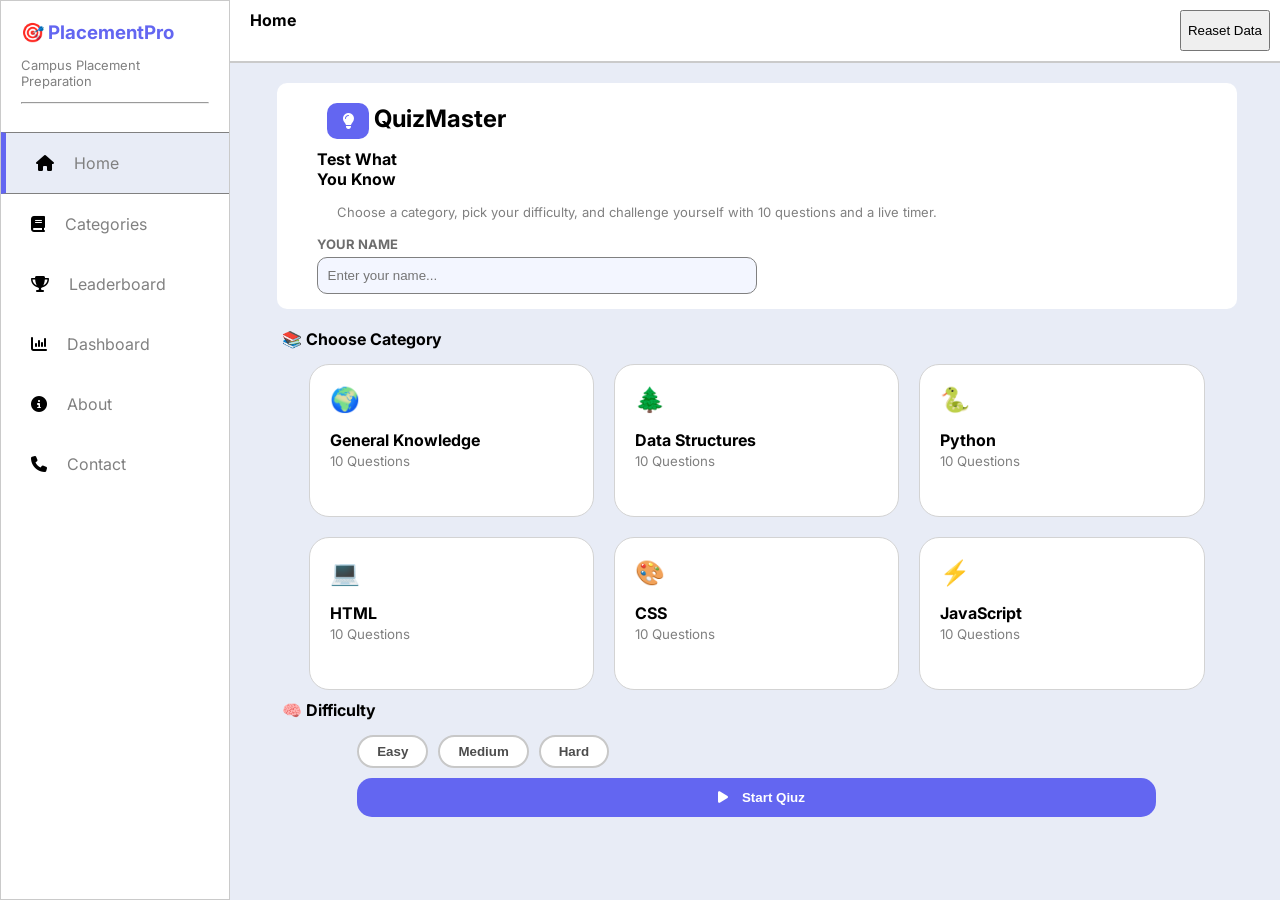
==== index.html @ ffde77b3 "update the Home page(HTML & CSS)" ====
<!DOCTYPE html>
<html lang="en">
<head>
    <meta charset="UTF-8">
    <meta name="viewport" content="width=device-width, initial-scale=1.0">
    <title>Quiz Application</title>
    <link rel="stylesheet" href="CSS/style.css">
    <link rel="stylesheet" href="https://cdnjs.cloudflare.com/ajax/libs/font-awesome/6.7.2/css/all.min.css">

    <!-- font style link -->
    <link rel="preconnect" href="https://fonts.googleapis.com">
    <link rel="preconnect" href="https://fonts.gstatic.com" crossorigin>
    <link href="https://fonts.googleapis.com/css2?family=Inter:wght@100..900&display=swap" rel="stylesheet">
</head>
<body>
    <nav>
        <header>
            <h3>🎯 PlacementPro</h3>
            <p>Campus Placement Preparation</p>
            <hr>
        </header>

        <div class="section">
            <div class="section-box active" >
                <div class="icon">
                    <i class="fa-solid fa-house"></i>
                </div>
                <a href="index.html">Home</a>
            </div>

            <div class="section-box">
                <div class="icon">
                    <i class="fa-solid fa-book"></i>
                </div>
                <a href="">Categories</a>
            </div>

            <div class="section-box">
                <div class="icon">
                    <i class="fa-solid fa-trophy"></i>
                </div>
                <a href="">Leaderboard</a>
            </div>

            <div class="section-box">
                <div class="icon">
                    <i class="fa-solid fa-chart-column"></i>
                </div>
                <a href="">Dashboard</a>
            </div>

            <div class="section-box">
                <div class="icon">
                    <i class="fa-solid fa-circle-info"></i>
                </div>
                <a href="">About</a>
            </div>

            <div class="section-box">
                <div class="icon">
                    <i class="fa-solid fa-phone"></i>
                </div>
                <a href="">Contact</a>
            </div>     
        </div>
    </nav>
    <section class="Home">
        <nav>
            <h4>Home</h4>
            <button>Reaset Data</button>
        </nav>
        <div class="body">
            <div class="body-head">
                <h2>
                    <i class="fa-solid fa-lightbulb"></i>
                    QuizMaster
                </h2>
                <h3>Test What <br>You Know</h3>
                <p>Choose a category, pick your difficulty, and challenge yourself with 10 questions and a live timer.</p>
                
                <label for="">YOUR NAME</label> <br>
                <input type="text" placeholder="Enter your name...">
            </div>

            <h3>📚 Choose Category</h3>
            <div class="container">
                <div class="box">
                    <p class="emoje">🌍</p>
                    <p>General Knowledge</p>
                    <small>10 Questions</small>
                </div>
                <div class="box">
                    <p class="emoje">🌲</p>
                    <p>Data Structures</p>
                    <small>10 Questions</small>
                </div>
                <div class="box">
                    <p class="emoje">🐍</p>
                    <p>Python</p>
                    <small>10 Questions</small>
                </div>
                <div class="box">
                    <p class="emoje">💻</p>
                    <p>HTML</p>
                    <small>10 Questions</small>
                </div>
                <div class="box">
                    <p class="emoje">🎨</p>
                    <p>CSS</p>
                    <small>10 Questions</small>
                </div>
                <div class="box">
                    <p class="emoje">⚡</p>
                    <p>JavaScript</p>
                    <small>10 Questions</small>
                </div>
            </div>

            <h3 id="h3">🧠 Difficulty</h3>
            <div id="difBtn">
                <button id="easyBtn">Easy</button>
                <button id="medBtn">Medium</button>
                <button id="hardBtn">Hard</button>
            </div>

            <button id="stBtn">
                <i class="fa-solid fa-play"></i> Start Qiuz
            </button>
        </div>
    </section>
</body>
</html>
---- CSS/style.css ----
*{
    box-sizing: border-box;
}
body{
    margin: 0;
    padding: 0;
    font-family: 'Inter', sans-serif;
    height: 100vh;
    background-color: rgb(232, 236, 246);
    display: flex;
}
body > nav{
    height: 100vh;
    width: 18vw;
    border: 1px solid rgb(202, 202, 202);
    background-color: white;

    position: fixed;
    top: 0;
    left: 0;
}
header{
    padding: 20px;
}
header h3{
    margin: 0;
    color: rgb(99, 102, 241);
}
header p{
    font-size: small;
    color: gray;
}
.section-box a {
    margin: 0;
    padding-left: 20px;
    color: gray;
    text-decoration: none;
}
.active{
    background-color: rgb(232, 236, 246);
    border-top: 1px solid gray;
    border-bottom: 1px solid gray;
    border-left: 5px solid rgb(99, 102, 241);
}
.section-box{
    display: flex;
    padding: 20px 20px 20px 30px;
    transition: 0.3s;
}
.section-box:hover{
    cursor: pointer;
    background-color: rgb(232, 236, 246);
    color: black;
}
.section-box:hover a,.icon{
    color: black;
}
/* =======================================
            section : Home 
======================================= */
.Home{
    margin-left: 18vw;
    background-color: rgb(232, 236, 246);
    width: 82vw;
    height: 100vh;
}
.Home nav{
    position: sticky;
    top: 0;
    z-index: 100;
    background-color: white;
    height: 7vh;
    display: flex;
    border-bottom: 2px solid rgb(202, 202, 202);
    justify-content: space-between;
    padding: 10px;
    width: 100%;
}
.Home nav h4{
    margin: 0;
    padding-left: 10px;
}

/* =======================================
            section : Home => Body(div)
======================================= */
.body{
    width: 78vw;
    margin-left: 3vh;
    display: flex;
    flex-direction: column;
    align-items: center;
}
.body-head{
    background-color: white;
    padding: 5px 40px 5px 40px;
    border-radius: 10px;
    margin: 20px 0px 20px 0px;
    width: 75vw;
}
.body-head h2{
    margin: 0px 0px 10px 0px;
}
.body-head h2 i{
    background-color: rgb(99, 102, 241);
    padding: 10px 15px 10px 15px;
    color: white;
    border-radius: 10px;
    margin-top: 15px;
    font-size: medium;
}
.body-head h2{
    padding-left: 10px;
}
.body-head p{
    color: gray;
    padding-left: 20px;
    font-size: small;
}

.body-head label{
    color: rgb(109, 109, 109);
    font-weight: bold;
    font-size: small;
}
.body-head input{
    width: 50%;
    border-radius: 10px;
    padding: 10px;
    border: 1px solid gray;
    margin: 4px 0px 10px 0px;
    background-color: rgb(243, 246, 255);
}
.body-head input:focus{
    outline: none;
    background-color: white;
}

/* =======================================
            section : Home => Body(Choose category)
======================================= */
.body h3{
    font-size: medium;
    width: 95%;
    margin-top: 0;
    margin-bottom: 15px;
}
.container{
    width: 70vw;
    display: grid;
    grid-template-columns: repeat(3, 2fr);
    justify-content: center;
    gap: 20px;
}
.box{
    height: 17vh;
    background-color: white;
    border-radius: 20px;
    padding: 20px;
    transition: transform 0.3s ease;
    border: 1px solid lightgray;
}

.box .emoje{
    font-size: x-large;
    margin: 0;
}
.box p{
    margin-bottom: 0;
    font-weight: bold;
}
.box small{
    color: gray;
}
.box:hover{
    transform: translateY(-5px);
    cursor: pointer;
    box-shadow: 0px 0px 15px rgb(0,0,0,0.3);
}

/* =======================================
            section : Home => Body(Difficulty buttons)
======================================= */
#h3{
    margin-top: 10px;
}
#difBtn{
    width: 80%;
    margin-bottom: 5px;
    display: flex;
    gap: 10px;
}
#easyBtn,#medBtn,#hardBtn{
    padding: 7px 18px 7px 18px;
    color: rgb(77, 77, 77);
    border-radius: 20px;
    border: 2px solid rgb(200, 200, 200);
    font-weight: 700;
    background-color: white;
}
#easyBtn:hover,
#medBtn:hover,
#hardBtn:hover{
    cursor: pointer;
    border: 2px solid rgb(111, 113, 249);
    color: rgb(99, 102, 241);
    transition: all 0.3s ease;
}
#stBtn{
    width: 80%;
    padding: 12px 18px 12px 18px;
    margin: 5px 0px 40px 0px;
    font-weight: bold;
    border-radius: 15px;
    background-color: rgb(99, 102, 241);
    color: white;
    transition: all 0.3s ease;
    border: none;
}
#stBtn i{
    padding: 0px 10px 0px 10px;

}
#stBtn:hover{
    background-color: rgb(78, 80, 190);
    cursor: pointer;
    transform: translateY(-2px);
}
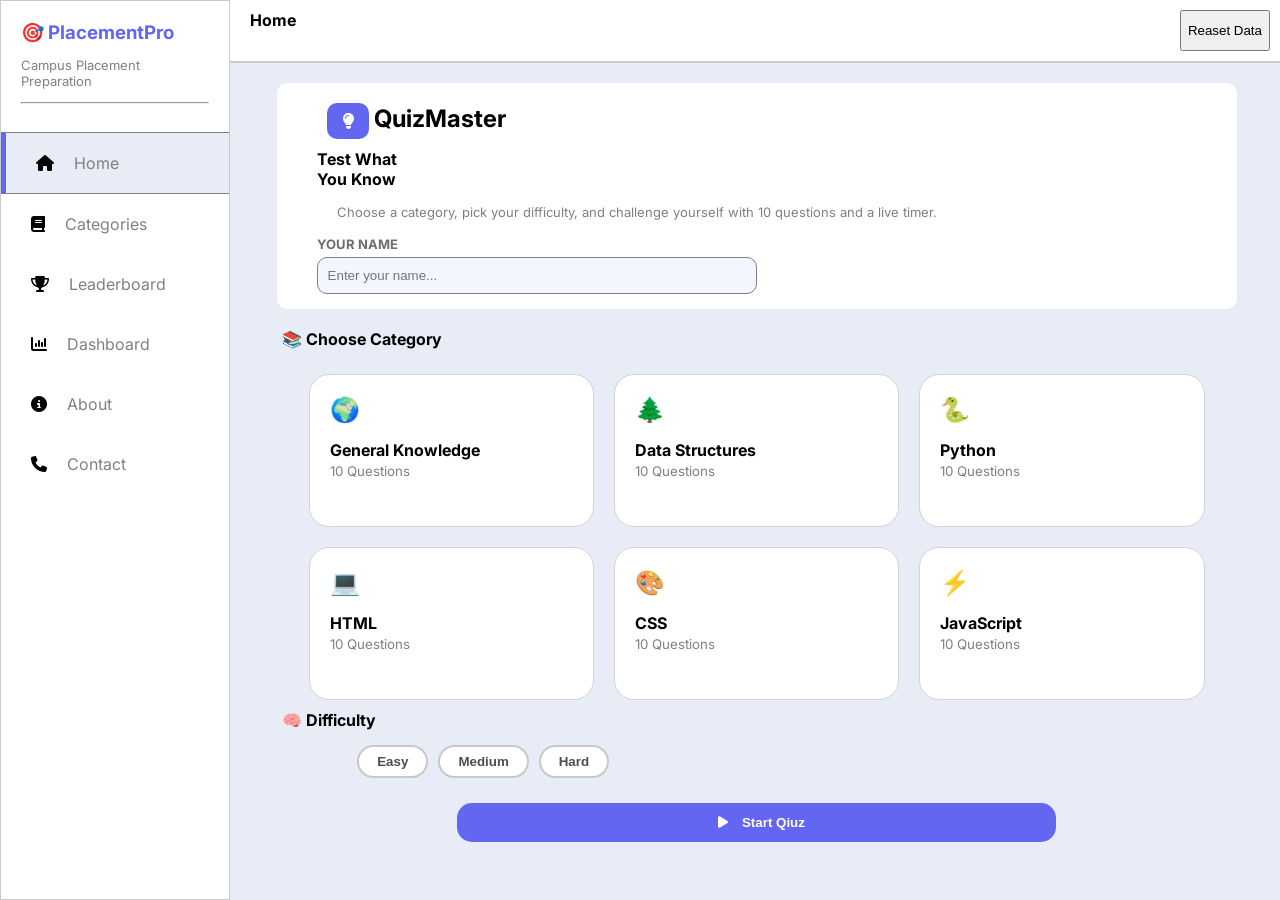
==== commit 3d17b4a5: "update quiz.HTML & index.HTML( fix the bug_)" ====
--- a/index.html
+++ b/index.html
@@ -79,37 +79,37 @@
                 <p>Choose a category, pick your difficulty, and challenge yourself with 10 questions and a live timer.</p>
                 
                 <label for="">YOUR NAME</label> <br>
-                <input type="text" placeholder="Enter your name...">
+                <input type="text" id="userName" placeholder="Enter your name...">
             </div>
 
             <h3>📚 Choose Category</h3>
             <div class="container">
-                <div class="box">
+                <div class="box" data-category="General Knowledge">
                     <p class="emoje">🌍</p>
                     <p>General Knowledge</p>
                     <small>10 Questions</small>
                 </div>
-                <div class="box">
+                <div class="box" data-category="Data Structures">
                     <p class="emoje">🌲</p>
                     <p>Data Structures</p>
                     <small>10 Questions</small>
                 </div>
-                <div class="box">
+                <div class="box" data-category="Python">
                     <p class="emoje">🐍</p>
                     <p>Python</p>
                     <small>10 Questions</small>
                 </div>
-                <div class="box">
+                <div class="box" data-category="HTML">
                     <p class="emoje">💻</p>
                     <p>HTML</p>
                     <small>10 Questions</small>
                 </div>
-                <div class="box">
+                <div class="box" data-category="CSS">
                     <p class="emoje">🎨</p>
                     <p>CSS</p>
                     <small>10 Questions</small>
                 </div>
-                <div class="box">
+                <div class="box" data-category="JavaScript">
                     <p class="emoje">⚡</p>
                     <p>JavaScript</p>
                     <small>10 Questions</small>
@@ -118,9 +118,9 @@
 
             <h3 id="h3">🧠 Difficulty</h3>
             <div id="difBtn">
-                <button id="easyBtn">Easy</button>
-                <button id="medBtn">Medium</button>
-                <button id="hardBtn">Hard</button>
+                <button class="btn" id="easyBtn" data-difflevel="easy">Easy</button>
+                <button class="btn" id="medBtn" data-difflevel="medium">Medium</button>
+                <button class="btn" id="hardBtn" data-difflevel="hard">Hard</button>
             </div>
 
             <button id="stBtn">
@@ -129,4 +129,5 @@
         </div>
     </section>
 </body>
+<script src="JS/index.js"></script>
 </html>
--- a/CSS/style.css
+++ b/CSS/style.css
@@ -82,7 +82,7 @@
 }
 
 /* =======================================
-            section : Home => Body(div)
+        section : Home => Body(div)
 ======================================= */
 .body{
     width: 78vw;
@@ -151,6 +151,7 @@
     grid-template-columns: repeat(3, 2fr);
     justify-content: center;
     gap: 20px;
+    margin-top: 10px;
 }
 .box{
     height: 17vh;
@@ -159,8 +160,20 @@
     padding: 20px;
     transition: transform 0.3s ease;
     border: 1px solid lightgray;
-}
-
+    transition: all 0.2s ease;
+}
+.box:hover{
+    transform: translateY(-5px);
+    cursor: pointer;
+    box-shadow: 0px 0px 15px rgb(0,0,0,0.3);
+}
+.box:hover:active{
+    transform: translateY(-5px) scale(0.95);
+}
+.active-category{
+    border:2px solid #4F6EF7;
+    background:#EEF1FB;
+}
 .box .emoje{
     font-size: x-large;
     margin: 0;
@@ -172,11 +185,7 @@
 .box small{
     color: gray;
 }
-.box:hover{
-    transform: translateY(-5px);
-    cursor: pointer;
-    box-shadow: 0px 0px 15px rgb(0,0,0,0.3);
-}
+
 
 /* =======================================
             section : Home => Body(Difficulty buttons)
@@ -198,6 +207,7 @@
     font-weight: 700;
     background-color: white;
 }
+
 #easyBtn:hover,
 #medBtn:hover,
 #hardBtn:hover{
@@ -206,10 +216,17 @@
     color: rgb(99, 102, 241);
     transition: all 0.3s ease;
 }
+.btn.activeBtn{
+    background-color: #4F6EF7 !important;
+    color: white !important;
+}
+.btn:active{
+    transform: scale(0.95);
+}
 #stBtn{
-    width: 80%;
+    width: 60%;
     padding: 12px 18px 12px 18px;
-    margin: 5px 0px 40px 0px;
+    margin: 20px 0px 40px 0px;
     font-weight: bold;
     border-radius: 15px;
     background-color: rgb(99, 102, 241);
@@ -225,4 +242,8 @@
     background-color: rgb(78, 80, 190);
     cursor: pointer;
     transform: translateY(-2px);
+    
+}
+#stBtn:active{
+    transform: scale(0.9);
 }
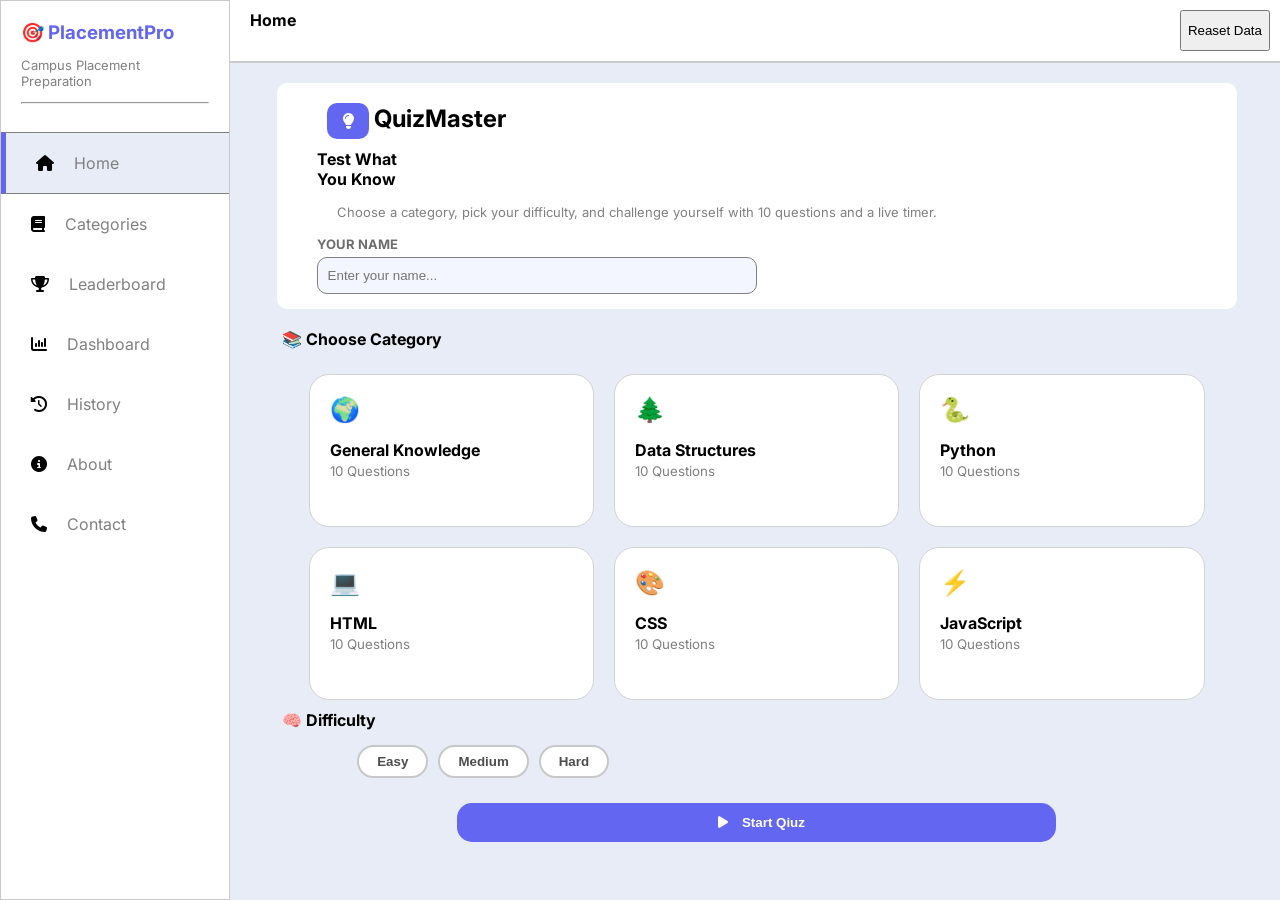
==== commit 2cdb60d7: "update index.html,js leaderboard.html,css (add history section in nav tag)" ====
--- a/index.html
+++ b/index.html
@@ -21,7 +21,7 @@
         </header>
 
         <div class="section">
-            <div class="section-box active" >
+            <div class="section-box active index" >
                 <div class="icon">
                     <i class="fa-solid fa-house"></i>
                 </div>
@@ -35,11 +35,11 @@
                 <a href="">Categories</a>
             </div>
 
-            <div class="section-box">
+            <div class="section-box leaderboard">
                 <div class="icon">
                     <i class="fa-solid fa-trophy"></i>
                 </div>
-                <a href="">Leaderboard</a>
+                <a href="leaderboard.html">Leaderboard</a>
             </div>
 
             <div class="section-box">
@@ -47,6 +47,13 @@
                     <i class="fa-solid fa-chart-column"></i>
                 </div>
                 <a href="">Dashboard</a>
+            </div>
+
+            <div class="section-box history">
+                <div class="icon">
+                    <i class="fa-solid fa-history"></i> 
+                </div>
+                <a href="history.html">History</a>
             </div>
 
             <div class="section-box">
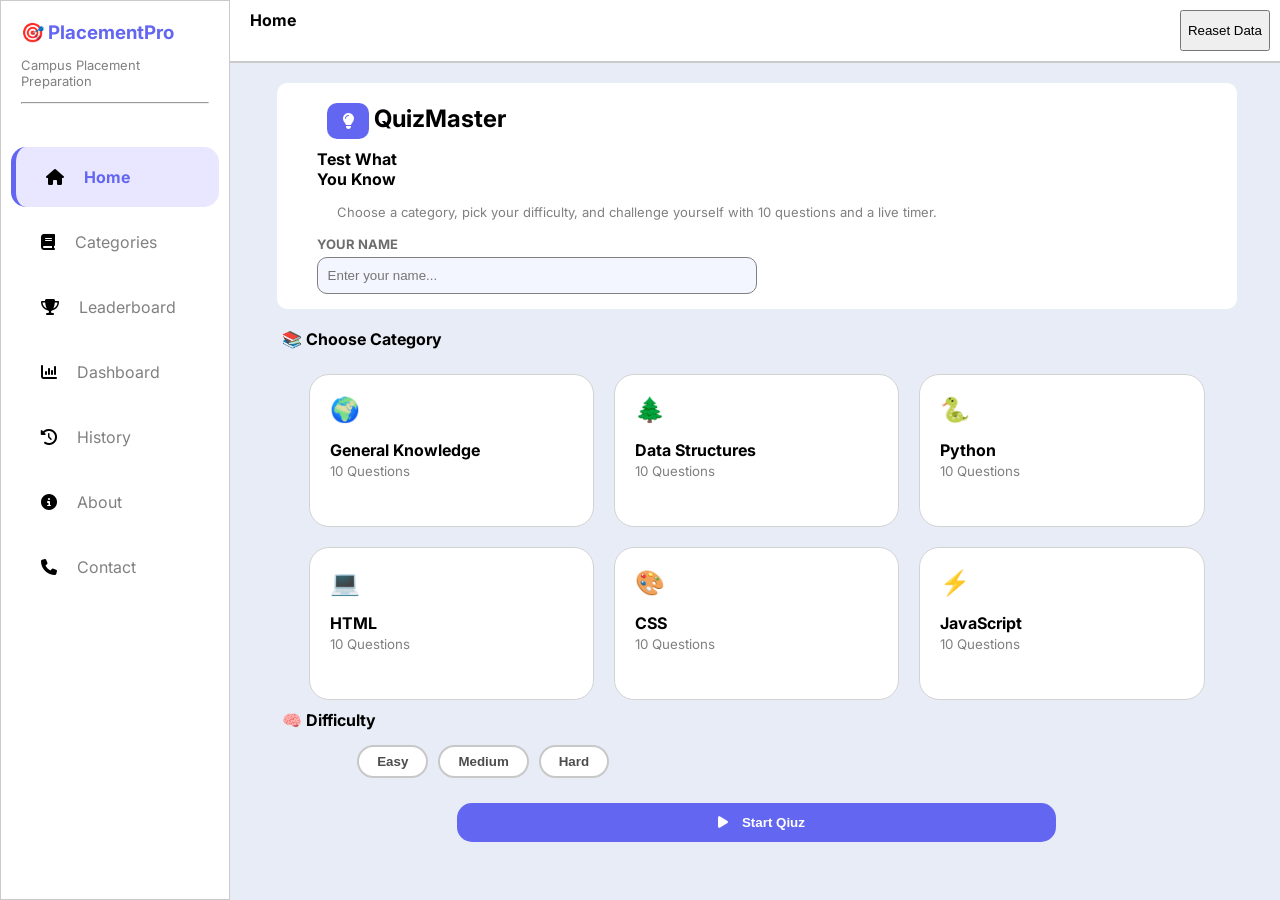
==== commit a0d3feb7: "update all html file" ====
--- a/index.html
+++ b/index.html
@@ -56,18 +56,18 @@
                 <a href="history.html">History</a>
             </div>
 
-            <div class="section-box">
+            <div class="section-box about">
                 <div class="icon">
                     <i class="fa-solid fa-circle-info"></i>
                 </div>
-                <a href="">About</a>
+                <a href="about.html">About</a>
             </div>
 
-            <div class="section-box">
+            <div class="section-box contact">
                 <div class="icon">
                     <i class="fa-solid fa-phone"></i>
                 </div>
-                <a href="">Contact</a>
+                <a href="contact.html">Contact</a>
             </div>     
         </div>
     </nav>
--- a/CSS/style.css
+++ b/CSS/style.css
@@ -30,6 +30,9 @@
     font-size: small;
     color: gray;
 }
+.section{
+    padding: 10px;
+}
 .section-box a {
     margin: 0;
     padding-left: 20px;
@@ -37,20 +40,28 @@
     text-decoration: none;
 }
 .active{
-    background-color: rgb(232, 236, 246);
-    border-top: 1px solid gray;
-    border-bottom: 1px solid gray;
+    background-color: #E8E7FF;
     border-left: 5px solid rgb(99, 102, 241);
+    border-radius: 15px;
+}
+.active a{
+    color: rgb(99, 102, 241);
+    font-weight: 700;
 }
 .section-box{
     display: flex;
     padding: 20px 20px 20px 30px;
     transition: 0.3s;
+    margin: 5px 0px 5px 0px;
+}
+.section-box:active{
+    transform: scale(0.9);
 }
 .section-box:hover{
     cursor: pointer;
     background-color: rgb(232, 236, 246);
     color: black;
+    border-radius: 15px;
 }
 .section-box:hover a,.icon{
     color: black;
@@ -136,9 +147,9 @@
     background-color: white;
 }
 
-/* =======================================
-            section : Home => Body(Choose category)
-======================================= */
+/* =================================================
+         section : Home => Body(Choose category)
+==================================================== */
 .body h3{
     font-size: medium;
     width: 95%;
@@ -185,7 +196,6 @@
 .box small{
     color: gray;
 }
-
 
 /* =======================================
             section : Home => Body(Difficulty buttons)
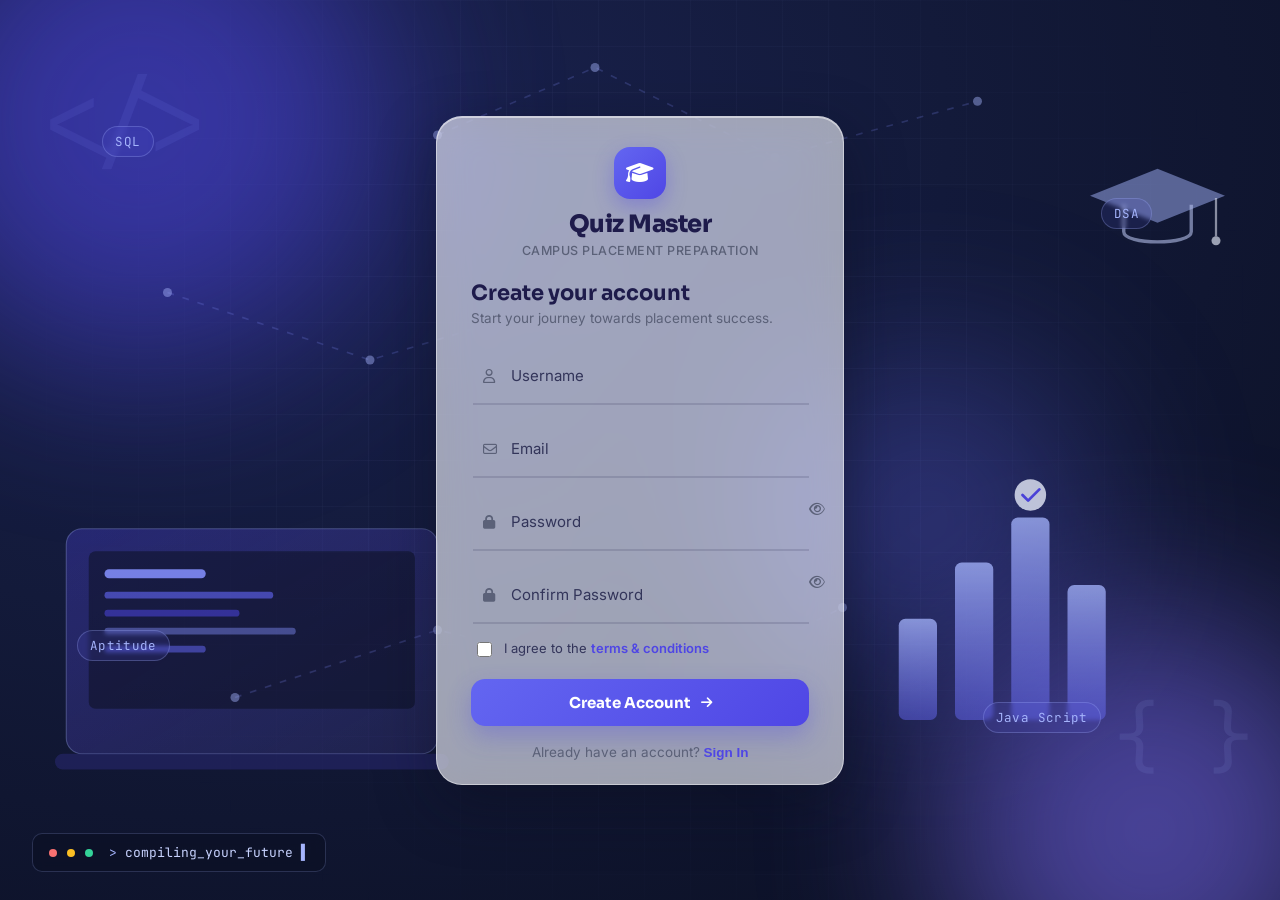
==== commit 2d92d8ff: "create index.html,css,js for login page" ====
--- a/index.html
+++ b/index.html
@@ -1,140 +1,221 @@
 <!DOCTYPE html>
 <html lang="en">
 <head>
-    <meta charset="UTF-8">
-    <meta name="viewport" content="width=device-width, initial-scale=1.0">
-    <title>Quiz Application</title>
-    <link rel="stylesheet" href="CSS/style.css">
-    <link rel="stylesheet" href="https://cdnjs.cloudflare.com/ajax/libs/font-awesome/6.7.2/css/all.min.css">
-
-    <!-- font style link -->
-    <link rel="preconnect" href="https://fonts.googleapis.com">
-    <link rel="preconnect" href="https://fonts.gstatic.com" crossorigin>
-    <link href="https://fonts.googleapis.com/css2?family=Inter:wght@100..900&display=swap" rel="stylesheet">
+<meta charset="UTF-8" />
+<meta name="viewport" content="width=device-width, initial-scale=1.0" />
+<title>PlacementPro — Sign In / Sign Up</title>
+<link rel="preconnect" href="https://fonts.googleapis.com">
+<link rel="preconnect" href="https://fonts.gstatic.com" crossorigin>
+<link href="https://fonts.googleapis.com/css2?family=Sora:wght@400;600;700;800&family=Inter:wght@400;500;600&family=JetBrains+Mono:wght@400;500&display=swap" rel="stylesheet">
+<link rel="stylesheet" href="https://cdnjs.cloudflare.com/ajax/libs/font-awesome/6.5.1/css/all.min.css">
+<link rel="stylesheet" href="CSS/index.css">
 </head>
 <body>
-    <nav>
-        <header>
-            <h3>🎯 PlacementPro</h3>
-            <p>Campus Placement Preparation</p>
-            <hr>
-        </header>
-
-        <div class="section">
-            <div class="section-box active index" >
-                <div class="icon">
-                    <i class="fa-solid fa-house"></i>
-                </div>
-                <a href="index.html">Home</a>
-            </div>
-
-            <div class="section-box">
-                <div class="icon">
-                    <i class="fa-solid fa-book"></i>
-                </div>
-                <a href="">Categories</a>
-            </div>
-
-            <div class="section-box leaderboard">
-                <div class="icon">
-                    <i class="fa-solid fa-trophy"></i>
-                </div>
-                <a href="leaderboard.html">Leaderboard</a>
-            </div>
-
-            <div class="section-box">
-                <div class="icon">
-                    <i class="fa-solid fa-chart-column"></i>
-                </div>
-                <a href="">Dashboard</a>
-            </div>
-
-            <div class="section-box history">
-                <div class="icon">
-                    <i class="fa-solid fa-history"></i> 
-                </div>
-                <a href="history.html">History</a>
-            </div>
-
-            <div class="section-box about">
-                <div class="icon">
-                    <i class="fa-solid fa-circle-info"></i>
-                </div>
-                <a href="about.html">About</a>
-            </div>
-
-            <div class="section-box contact">
-                <div class="icon">
-                    <i class="fa-solid fa-phone"></i>
-                </div>
-                <a href="contact.html">Contact</a>
-            </div>     
-        </div>
-    </nav>
-    <section class="Home">
-        <nav>
-            <h4>Home</h4>
-            <button>Reaset Data</button>
-        </nav>
-        <div class="body">
-            <div class="body-head">
-                <h2>
-                    <i class="fa-solid fa-lightbulb"></i>
-                    QuizMaster
-                </h2>
-                <h3>Test What <br>You Know</h3>
-                <p>Choose a category, pick your difficulty, and challenge yourself with 10 questions and a live timer.</p>
-                
-                <label for="">YOUR NAME</label> <br>
-                <input type="text" id="userName" placeholder="Enter your name...">
-            </div>
-
-            <h3>📚 Choose Category</h3>
-            <div class="container">
-                <div class="box" data-category="General Knowledge">
-                    <p class="emoje">🌍</p>
-                    <p>General Knowledge</p>
-                    <small>10 Questions</small>
-                </div>
-                <div class="box" data-category="Data Structures">
-                    <p class="emoje">🌲</p>
-                    <p>Data Structures</p>
-                    <small>10 Questions</small>
-                </div>
-                <div class="box" data-category="Python">
-                    <p class="emoje">🐍</p>
-                    <p>Python</p>
-                    <small>10 Questions</small>
-                </div>
-                <div class="box" data-category="HTML">
-                    <p class="emoje">💻</p>
-                    <p>HTML</p>
-                    <small>10 Questions</small>
-                </div>
-                <div class="box" data-category="CSS">
-                    <p class="emoje">🎨</p>
-                    <p>CSS</p>
-                    <small>10 Questions</small>
-                </div>
-                <div class="box" data-category="JavaScript">
-                    <p class="emoje">⚡</p>
-                    <p>JavaScript</p>
-                    <small>10 Questions</small>
-                </div>
-            </div>
-
-            <h3 id="h3">🧠 Difficulty</h3>
-            <div id="difBtn">
-                <button class="btn" id="easyBtn" data-difflevel="easy">Easy</button>
-                <button class="btn" id="medBtn" data-difflevel="medium">Medium</button>
-                <button class="btn" id="hardBtn" data-difflevel="hard">Hard</button>
-            </div>
-
-            <button id="stBtn">
-                <i class="fa-solid fa-play"></i> Start Qiuz
+
+  <!-- ===================== BACKGROUND SCENE ===================== -->
+  <div class="scene" aria-hidden="true">
+    <div class="grid-overlay"></div>
+    <div class="glow glow-1"></div>
+    <div class="glow glow-2"></div>
+    <div class="glow glow-3"></div>
+
+    <svg class="scene-illustration" viewBox="0 0 1200 800" preserveAspectRatio="xMidYMid slice">
+      <defs>
+        <linearGradient id="panelGrad" x1="0" y1="0" x2="1" y2="1">
+          <stop offset="0%" stop-color="#4F46E5" stop-opacity="0.35"/>
+          <stop offset="100%" stop-color="#7C6CF7" stop-opacity="0.15"/>
+        </linearGradient>
+        <linearGradient id="barGrad" x1="0" y1="1" x2="0" y2="0">
+          <stop offset="0%" stop-color="#6366F1" stop-opacity="0.55"/>
+          <stop offset="100%" stop-color="#A5B4FC" stop-opacity="0.85"/>
+        </linearGradient>
+      </defs>
+
+      <!-- laptop / code editor silhouette -->
+      <g class="float-slow" transform="translate(90,470)">
+        <rect x="0" y="0" width="330" height="200" rx="14" fill="url(#panelGrad)" stroke="#A5B4FC" stroke-opacity="0.35"/>
+        <rect x="20" y="20" width="290" height="140" rx="6" fill="#0B1020" fill-opacity="0.55"/>
+        <rect x="34" y="36" width="90" height="8" rx="4" fill="#818CF8"/>
+        <rect x="34" y="56" width="150" height="6" rx="3" fill="#6366F1" fill-opacity="0.7"/>
+        <rect x="34" y="72" width="120" height="6" rx="3" fill="#4F46E5" fill-opacity="0.6"/>
+        <rect x="34" y="88" width="170" height="6" rx="3" fill="#818CF8" fill-opacity="0.5"/>
+        <rect x="34" y="104" width="90" height="6" rx="3" fill="#6366F1" fill-opacity="0.6"/>
+        <rect x="-10" y="200" width="350" height="14" rx="7" fill="#312E81" fill-opacity="0.5"/>
+      </g>
+
+      <!-- interview / leaderboard bar chart -->
+      <g class="float-med" transform="translate(830,430)">
+        <rect x="0" y="120" width="34" height="90" rx="6" fill="url(#barGrad)"/>
+        <rect x="50" y="70" width="34" height="140" rx="6" fill="url(#barGrad)"/>
+        <rect x="100" y="30" width="34" height="180" rx="6" fill="url(#barGrad)"/>
+        <rect x="150" y="90" width="34" height="120" rx="6" fill="url(#barGrad)"/>
+        <circle cx="117" cy="10" r="14" fill="#EEF2FF" fill-opacity="0.85"/>
+        <path d="M110 10 l5 5 l10 -10" stroke="#4F46E5" stroke-width="2.5" fill="none" stroke-linecap="round" stroke-linejoin="round"/>
+      </g>
+
+      <!-- graduation cap -->
+      <g class="float-slow" transform="translate(1000,150)">
+        <path d="M60 0 L120 24 L60 48 L0 24 Z" fill="#A5B4FC" fill-opacity="0.55"/>
+        <path d="M30 32 V56 C30 68 90 68 90 56 V32" fill="none" stroke="#C7D2FE" stroke-width="3" stroke-opacity="0.6"/>
+        <line x1="112" y1="26" x2="112" y2="60" stroke="#EEF2FF" stroke-width="2" stroke-opacity="0.6"/>
+        <circle cx="112" cy="64" r="4" fill="#EEF2FF" fill-opacity="0.7"/>
+      </g>
+
+      <!-- circuit / network dotted connectors -->
+      <g class="network-lines" stroke="#818CF8" stroke-opacity="0.25" stroke-width="1.5" fill="none">
+        <path d="M420 120 L560 60 L720 140 L900 90"/>
+        <path d="M180 260 L360 320 L560 260"/>
+        <path d="M240 620 L420 560 L640 610 L780 540"/>
+      </g>
+      <g fill="#A5B4FC" fill-opacity="0.5">
+        <circle cx="420" cy="120" r="4"/>
+        <circle cx="560" cy="60" r="4"/>
+        <circle cx="720" cy="140" r="4"/>
+        <circle cx="900" cy="90" r="4"/>
+        <circle cx="180" cy="260" r="4"/>
+        <circle cx="360" cy="320" r="4"/>
+        <circle cx="560" cy="260" r="4"/>
+        <circle cx="240" cy="620" r="4"/>
+        <circle cx="420" cy="560" r="4"/>
+        <circle cx="640" cy="610" r="4"/>
+        <circle cx="780" cy="540" r="4"/>
+      </g>
+
+      <!-- code bracket motif -->
+      <text class="code-glyph" x="60" y="140" font-family="JetBrains Mono, monospace" font-size="90" fill="#818CF8" fill-opacity="0.18">&lt;/&gt;</text>
+      <text class="code-glyph glyph-2" x="1020" y="680" font-family="JetBrains Mono, monospace" font-size="70" fill="#A5B4FC" fill-opacity="0.16">{ }</text>
+    </svg>
+
+    <div class="floating-tags">
+      <span class="tag t1">SQL</span>
+      <span class="tag t2">Aptitude</span>
+      <span class="tag t3">DSA</span>
+      <span class="tag t4">Java Script</span>
+      <span class="tag t5">HR&nbsp;Round</span>
+    </div>
+
+    <div class="terminal-strip">
+      <span class="terminal-dot d1"></span><span class="terminal-dot d2"></span><span class="terminal-dot d3"></span>
+      <span class="terminal-prompt">&gt;</span>
+      <span class="terminal-text" id="terminalText"></span><span class="cursor">▌</span>
+    </div>
+  </div>
+
+  <!-- ===================== AUTH CARD ===================== -->
+  <main class="auth-wrapper">
+    <div class="auth-card" id="authCard">
+
+      <div class="brand">
+        <div class="brand-icon"><i class="fa-solid fa-graduation-cap"></i></div>
+        <h1 class="brand-name">Quiz Master</h1>
+        <p class="brand-tag">Campus Placement Preparation</p>
+      </div>
+
+      <p class="form-message" id="formMessage" role="alert"></p>
+
+      <!-- SIGN UP -->
+      <section class="form-panel" id="signupPanel">
+        <h2 class="form-title">Create your account</h2>
+        <p class="form-subtitle">Start your journey towards placement success.</p>
+
+        <form id="signupForm" novalidate autocomplete="off">
+          <div class="field">
+            <i class="fa-regular fa-user field-icon"></i>
+            <input type="text" id="suUsername" placeholder=" " autocomplete="username">
+            <label for="suUsername">Username</label>
+            <span class="underline"></span>
+            <span class="error-msg" id="suUsernameError"></span>
+          </div>
+
+          <div class="field">
+            <i class="fa-regular fa-envelope field-icon"></i>
+            <input type="email" id="suEmail" placeholder=" " autocomplete="email">
+            <label for="suEmail">Email</label>
+            <span class="underline"></span>
+            <span class="error-msg" id="suEmailError"></span>
+          </div>
+
+          <div class="field">
+            <i class="fa-solid fa-lock field-icon"></i>
+            <input type="password" id="suPassword" placeholder=" " autocomplete="new-password">
+            <label for="suPassword">Password</label>
+            <span class="underline"></span>
+            <button type="button" class="eye-toggle" data-target="suPassword" aria-label="Show password">
+              <i class="fa-regular fa-eye"></i>
             </button>
-        </div>
-    </section>
+            <span class="error-msg" id="suPasswordError"></span>
+          </div>
+
+          <div class="field">
+            <i class="fa-solid fa-lock field-icon"></i>
+            <input type="password" id="suConfirm" placeholder=" " autocomplete="new-password">
+            <label for="suConfirm">Confirm Password</label>
+            <span class="underline"></span>
+            <button type="button" class="eye-toggle" data-target="suConfirm" aria-label="Show password">
+              <i class="fa-regular fa-eye"></i>
+            </button>
+            <span class="error-msg" id="suConfirmError"></span>
+          </div>
+
+          <div class="checkbox-row">
+            <input type="checkbox" id="terms">
+            <label for="terms">I agree to the <a href="#" class="link" onclick="return false;">terms &amp; conditions</a></label>
+          </div>
+          <span class="error-msg" id="termsError"></span>
+
+          <button type="submit" class="btn-primary">
+            <span>Create Account</span> <i class="fa-solid fa-arrow-right"></i>
+          </button>
+        </form>
+
+        <p class="switch-text">Already have an account?
+          <button type="button" class="link-btn" id="toSignIn">Sign In</button>
+        </p>
+      </section>
+
+      <!-- SIGN IN -->
+      <section class="form-panel" id="signinPanel" hidden>
+        <h2 class="form-title">Welcome back</h2>
+        <p class="form-subtitle">Continue your placement preparation journey.</p>
+
+        <form id="signinForm" novalidate autocomplete="off">
+          <div class="field">
+            <i class="fa-regular fa-user field-icon"></i>
+            <input type="text" id="siUsername" placeholder=" " autocomplete="username">
+            <label for="siUsername">Username or Email</label>
+            <span class="underline"></span>
+            <span class="error-msg" id="siUsernameError"></span>
+          </div>
+
+          <div class="field">
+            <i class="fa-solid fa-lock field-icon"></i>
+            <input type="password" id="siPassword" placeholder=" " autocomplete="current-password">
+            <label for="siPassword">Password</label>
+            <span class="underline"></span>
+            <button type="button" class="eye-toggle" data-target="siPassword" aria-label="Show password">
+              <i class="fa-regular fa-eye"></i>
+            </button>
+            <span class="error-msg" id="siPasswordError"></span>
+          </div>
+
+          <div class="checkbox-row">
+            <input type="checkbox" id="rememberMe">
+            <label for="rememberMe">Remember me</label>
+          </div>
+
+          <button type="submit" class="btn-primary">
+            <span>Sign In</span> <i class="fa-solid fa-arrow-right"></i>
+          </button>
+        </form>
+
+        <p class="switch-text">Don't have an account?
+          <button type="button" class="link-btn" id="toSignUp">Sign Up</button>
+        </p>
+      </section>
+
+    </div>
+  </main>
+
+  <script src="JS/index.js"></script>
 </body>
-<script src="JS/index.js"></script>
-</html>+</html>
--- a/CSS/index.css
+++ b/CSS/index.css
@@ -0,0 +1,473 @@
+/* =========================================================
+   PlacementPro — Authentication Page
+   Tokens
+========================================================= */
+:root{
+  --bg-deep: #0a0e1f;
+  --bg-mid: #131a3a;
+  --bg-mid-2: #1b2352;
+  --accent-1: #6366F1;
+  --accent-2: #7C6CF7;
+  --accent-3: #4F46E5;
+  --accent-soft: #A5B4FC;
+
+  --glass-surface: rgba(255, 255, 255, 0.60);
+  --glass-border: rgba(255, 255, 255, 0.45);
+
+  --ink-heading: #1E1B4B;
+  --ink-subtitle: #5B6178;
+  --ink-label: #33355A;
+  --ink-error: #B91C1C;
+  --ink-success: #15803D;
+
+  --font-display: 'Sora', 'Inter', sans-serif;
+  --font-body: 'Inter', sans-serif;
+  --font-mono: 'JetBrains Mono', monospace;
+
+  --radius-card: 26px;
+  --radius-field: 4px;
+  --ease: cubic-bezier(.4,0,.2,1);
+}
+
+*{ box-sizing: border-box; }
+
+html, body{
+  margin:0;
+  padding:0;
+  min-height:100vh;
+  font-family: var(--font-body);
+  color: var(--ink-label);
+  height: 100%;
+  overflow: hidden;
+}
+
+body{
+  background: radial-gradient(120% 120% at 20% 15%, var(--bg-mid-2) 0%, var(--bg-mid) 45%, var(--bg-deep) 100%);
+  min-height: 100vh;
+  display:flex;
+  align-items:center;
+  justify-content:center;
+  position:relative;
+}
+
+/* =========================================================
+   Background scene
+========================================================= */
+.scene{
+  position:fixed;
+  inset:0;
+  z-index:0;
+  overflow:hidden;
+}
+
+.grid-overlay{
+  position:absolute;
+  inset:0;
+  background-image:
+    linear-gradient(rgba(165,180,252,0.06) 1px, transparent 1px),
+    linear-gradient(90deg, rgba(165,180,252,0.06) 1px, transparent 1px);
+  background-size: 46px 46px;
+  mask-image: radial-gradient(circle at 50% 40%, black 10%, transparent 75%);
+}
+
+.glow{
+  position:absolute;
+  border-radius:50%;
+  filter: blur(90px);
+  opacity:0.55;
+  animation: drift 18s ease-in-out infinite alternate;
+}
+.glow-1{ width:480px; height:480px; top:-120px; left:-100px; background:var(--accent-3); }
+.glow-2{ width:420px; height:420px; bottom:-140px; right:-80px; background:var(--accent-2); animation-delay:-6s; }
+.glow-3{ width:320px; height:320px; top:40%; left:60%; background:var(--accent-1); opacity:0.35; animation-delay:-11s; }
+
+@keyframes drift{
+  0%   { transform: translate(0,0) scale(1); }
+  100% { transform: translate(30px,-24px) scale(1.08); }
+}
+
+.scene-illustration{
+  position:absolute;
+  inset:0;
+  width:100%;
+  height:100%;
+  opacity:0.9;
+}
+
+.float-slow{ animation: floaty 9s ease-in-out infinite; transform-box: fill-box; transform-origin: center; }
+.float-med{ animation: floaty 6.5s ease-in-out infinite; animation-delay:-2s; transform-box: fill-box; transform-origin: center; }
+
+@keyframes floaty{
+  0%, 100% { transform: translateY(0); }
+  50%      { transform: translateY(-14px); }
+}
+
+.network-lines path{
+  stroke-dasharray: 6 8;
+  animation: dash 30s linear infinite;
+}
+@keyframes dash{ to{ stroke-dashoffset: -400; } }
+
+.code-glyph{ opacity:0.7; }
+.glyph-2{ animation: floaty 8s ease-in-out infinite; animation-delay:-3s; }
+
+.floating-tags{
+  position:absolute;
+  inset:0;
+  pointer-events:none;
+}
+.tag{
+  position:absolute;
+  font-family: var(--font-mono);
+  font-size: 12.5px;
+  letter-spacing: .03em;
+  color: var(--accent-soft);
+  background: rgba(99,102,241,0.12);
+  border: 1px solid rgba(165,180,252,0.28);
+  padding: 6px 12px;
+  border-radius: 999px;
+  animation: floaty 7s ease-in-out infinite;
+  backdrop-filter: blur(2px);
+}
+.t1{ top:14%; left:8%; animation-delay:-1s; }
+.t2{ top:70%; left:6%; animation-delay:-3.5s; }
+.t3{ top:22%; right:10%; animation-delay:-2s; }
+.t4{ top:78%; right:14%; animation-delay:-4.5s; }
+.t5{ top:48%; left:3%; animation-delay:-.5s; display:none; }
+
+.terminal-strip{
+  position:absolute;
+  left:32px;
+  bottom:28px;
+  display:flex;
+  align-items:center;
+  gap:8px;
+  font-family: var(--font-mono);
+  font-size: 13px;
+  color: #C7D2FE;
+  background: rgba(10,14,31,0.45);
+  border: 1px solid rgba(165,180,252,0.2);
+  padding: 10px 16px;
+  border-radius: 10px;
+  backdrop-filter: blur(6px);
+  max-width: 320px;
+}
+.terminal-dot{ width:8px; height:8px; border-radius:50%; display:inline-block; margin-right:2px; }
+.d1{ background:#F87171; }
+.d2{ background:#FBBF24; }
+.d3{ background:#34D399; }
+.terminal-prompt{ color: var(--accent-soft); margin-left:6px; }
+.cursor{ animation: blink 1s step-end infinite; color: var(--accent-soft); }
+@keyframes blink{ 50%{ opacity:0; } }
+
+@media (max-width: 640px){
+  .terminal-strip{ display:none; }
+  .t1, .t2, .t3, .t4{ display:none; }
+}
+
+/* =========================================================
+   Auth card
+========================================================= */
+.auth-wrapper{
+  position:relative;
+  z-index:1;
+  width:100%;
+  display:flex;
+  align-items:center;
+  justify-content:center;
+  padding: 32px 20px;
+}
+
+.auth-card{
+  width: 100%;
+  max-width: 408px;
+  background: var(--glass-surface);
+  border: 1px solid var(--glass-border);
+  border-radius: var(--radius-card);
+  backdrop-filter: blur(22px) saturate(160%);
+  -webkit-backdrop-filter: blur(22px) saturate(160%);
+  box-shadow:
+    0 20px 60px rgba(10, 14, 31, 0.45),
+    inset 0 1px 0 rgba(255,255,255,0.5);
+  padding: 30px 34px 24px;
+  animation: cardIn .7s var(--ease) both;
+}
+
+@keyframes cardIn{
+  0%   { opacity:0; transform: translateY(18px) scale(.97); }
+  100% { opacity:1; transform: translateY(0) scale(1); }
+}
+
+.brand{ text-align:center; margin-bottom: 22px; }
+.brand-icon{
+  width:52px; height:52px;
+  margin: 0 auto 10px;
+  border-radius: 16px;
+  display:flex; align-items:center; justify-content:center;
+  font-size: 22px;
+  color:#fff;
+  background: linear-gradient(135deg, var(--accent-1), var(--accent-3));
+  box-shadow: 0 8px 20px rgba(79,70,229,0.35);
+}
+.brand-name{
+  font-family: var(--font-display);
+  font-weight: 800;
+  font-size: 24px;
+  letter-spacing: -0.02em;
+  color: var(--ink-heading);
+  margin: 0;
+}
+.brand-tag{
+  margin: 4px 0 0;
+  font-size: 12.5px;
+  font-weight: 500;
+  letter-spacing: .04em;
+  text-transform: uppercase;
+  color: var(--ink-subtitle);
+}
+
+.form-panel{ animation: panelIn .45s var(--ease) both; }
+@keyframes panelIn{
+  0%   { opacity:0; transform: translateY(8px); }
+  100% { opacity:1; transform: translateY(0); }
+}
+
+.form-title{
+  font-family: var(--font-display);
+  font-size: 21px;
+  font-weight: 700;
+  color: var(--ink-heading);
+  margin: 0 0 4px;
+}
+.form-subtitle{
+  font-size: 13.5px;
+  color: var(--ink-subtitle);
+  margin: 0 0 22px;
+}
+
+/* ---------- fields ---------- */
+.field{
+  position: relative;
+  margin-bottom: 16px;
+  padding-left: 26px;
+}
+
+.field-icon{
+  position:absolute;
+  left:0;
+  top: 12px;
+  font-size: 14px;
+  color: var(--ink-subtitle);
+  transition: color .25s var(--ease);
+}
+
+.field i,
+.field .icon {
+    position: absolute;
+    left: 12px;
+    top: 50%;
+    transform: translateY(-50%);
+}
+
+.field input{
+  width:100%;
+  border:none;
+  background: transparent;
+  font-family: var(--font-body);
+  font-size: 15px;
+  color: var(--ink-heading);
+  padding: 9px 30px 0px 18px;
+  outline:none;
+  margin-top: 10px;
+}
+
+.field label{
+  position:absolute;
+  left: 40px;
+  top: 11px;
+  font-size: 15px;
+  color: var(--ink-label);
+  pointer-events:none;
+  margin-top: 7px;
+  transform-origin: left top;
+  transition: transform .22s var(--ease), color .22s var(--ease);
+}
+
+.field input:focus + label,
+.field input:not(:placeholder-shown) + label{
+  transform: translateY(-19px) translateX(-25px) scale(0.78);
+  color: var(--accent-3);
+  font-weight: 600;
+}
+
+.field:focus-within .field-icon{
+  color: var(--accent-3);
+}
+.field .underline{
+  position:absolute;
+  left:2px; right:0; bottom:0;
+  height:1.5px;
+  background: rgba(51,53,90,0.18);
+}
+.field .underline::after{
+  content:'';
+  position:absolute;
+  inset:0;
+  background: linear-gradient(90deg, var(--accent-3), var(--accent-2));
+  transform: scaleX(0);
+  transform-origin: var(--origin-x, 50%) center;
+  transition: transform .4s var(--ease);
+}
+.field input:focus ~ .underline::after{ transform: scaleX(1); }
+
+.field.glow-active{
+  filter: drop-shadow(0 2px 10px rgba(99,102,241,0.25));
+}
+
+.field.has-error input{ color: var(--ink-error); }
+.field.has-error .underline::after{
+  background: linear-gradient(90deg,#DC2626,#F87171);
+  transform: scaleX(1);
+}
+.field.has-error label{ color: var(--ink-error); }
+
+.field.shake{ animation: shake .38s var(--ease); }
+@keyframes shake{
+  0%, 100% { transform: translateX(0); }
+  25% { transform: translateX(-5px); }
+  75% { transform: translateX(5px); }
+}
+
+.error-msg{
+  display:block;
+  min-height: 15px;
+  font-size: 12px;
+  color: var(--ink-error);
+  margin-top: 4px;
+  opacity:0;
+  transform: translateY(-3px);
+  transition: opacity .2s var(--ease), transform .2s var(--ease);
+}
+.error-msg.show{ opacity:1; transform: translateY(0); }
+
+.eye-toggle{
+  position:absolute;
+  right:0;
+  top:9px;
+  background:none;
+  border:none;
+  color: var(--ink-subtitle);
+  cursor:pointer;
+  font-size: 14px;
+  padding:6px;
+  transition: color .2s var(--ease), transform .15s var(--ease);
+}
+.eye-toggle:hover{ color: var(--accent-3); }
+.eye-toggle:active{ transform: scale(0.9); }
+
+/* ---------- checkbox ---------- */
+.checkbox-row{
+  display:flex;
+  align-items:flex-start;
+  gap:9px;
+  margin: 4px 0 4px 2px;
+  font-size: 13px;
+  color: var(--ink-label);
+}
+.checkbox-row input{
+  margin-top: 2px;
+  accent-color: var(--accent-3);
+  width:15px; height:15px;
+  cursor:pointer;
+}
+.checkbox-row label{ cursor:pointer; }
+.link{ color: var(--accent-3); text-decoration:none; font-weight:600; }
+.link:hover{ text-decoration:underline; }
+
+/* ---------- button ---------- */
+.btn-primary{
+  width:100%;
+  margin-top: 0px;
+  border:none;
+  border-radius: 14px;
+  padding: 14px 18px;
+  font-family: var(--font-display);
+  font-size: 15px;
+  font-weight: 700;
+  color:#fff;
+  display:flex;
+  align-items:center;
+  justify-content:center;
+  gap:10px;
+  cursor:pointer;
+  background: linear-gradient(135deg, var(--accent-1), var(--accent-3));
+  box-shadow: 0 10px 24px rgba(79,70,229,0.32);
+  transition: transform .18s var(--ease), box-shadow .18s var(--ease), filter .18s var(--ease);
+}
+.btn-primary i{ font-size:13px; transition: transform .2s var(--ease); }
+.btn-primary:hover{
+  transform: translateY(-2px);
+  box-shadow: 0 14px 30px rgba(79,70,229,0.4);
+  filter: brightness(1.04);
+}
+.btn-primary:hover i{ transform: translateX(3px); }
+.btn-primary:active{ transform: translateY(0) scale(0.98); }
+
+/* ---------- switch text ---------- */
+.switch-text{
+  text-align:center;
+  font-size: 13.5px;
+  color: var(--ink-subtitle);
+  margin: 18px 0 0;
+}
+.link-btn{
+  background:none;
+  border:none;
+  color: var(--accent-3);
+  font-weight:700;
+  font-size: 13.5px;
+  cursor:pointer;
+  padding:0;
+}
+.link-btn:hover{ text-decoration:underline; }
+
+/* ---------- form-level message ---------- */
+.form-message{
+  text-align:center;
+  font-size: 13px;
+  font-weight:600;
+  min-height: 0;
+  margin: 0;
+  max-height:0;
+  overflow:hidden;
+  opacity:0;
+  transition: all .25s var(--ease);
+}
+.form-message.show{
+  max-height: 60px;
+  opacity:1;
+  margin-bottom: 14px;
+}
+.form-message.error{ color: var(--ink-error); }
+.form-message.success{ color: var(--ink-success); }
+
+/* =========================================================
+   Responsive
+========================================================= */
+@media (max-width: 480px){
+  .auth-card{ padding: 30px 22px 24px; border-radius: 20px; }
+  .brand-name{ font-size:21px; }
+  .form-title{ font-size:19px; }
+}
+
+@media (prefers-reduced-motion: reduce){
+  *{ animation-duration: 0.01ms !important; animation-iteration-count: 1 !important; transition-duration: 0.01ms !important; }
+}
+
+
+@media (min-width: 769px) {
+    html,
+    body {
+        overflow: hidden;
+    }
+}
